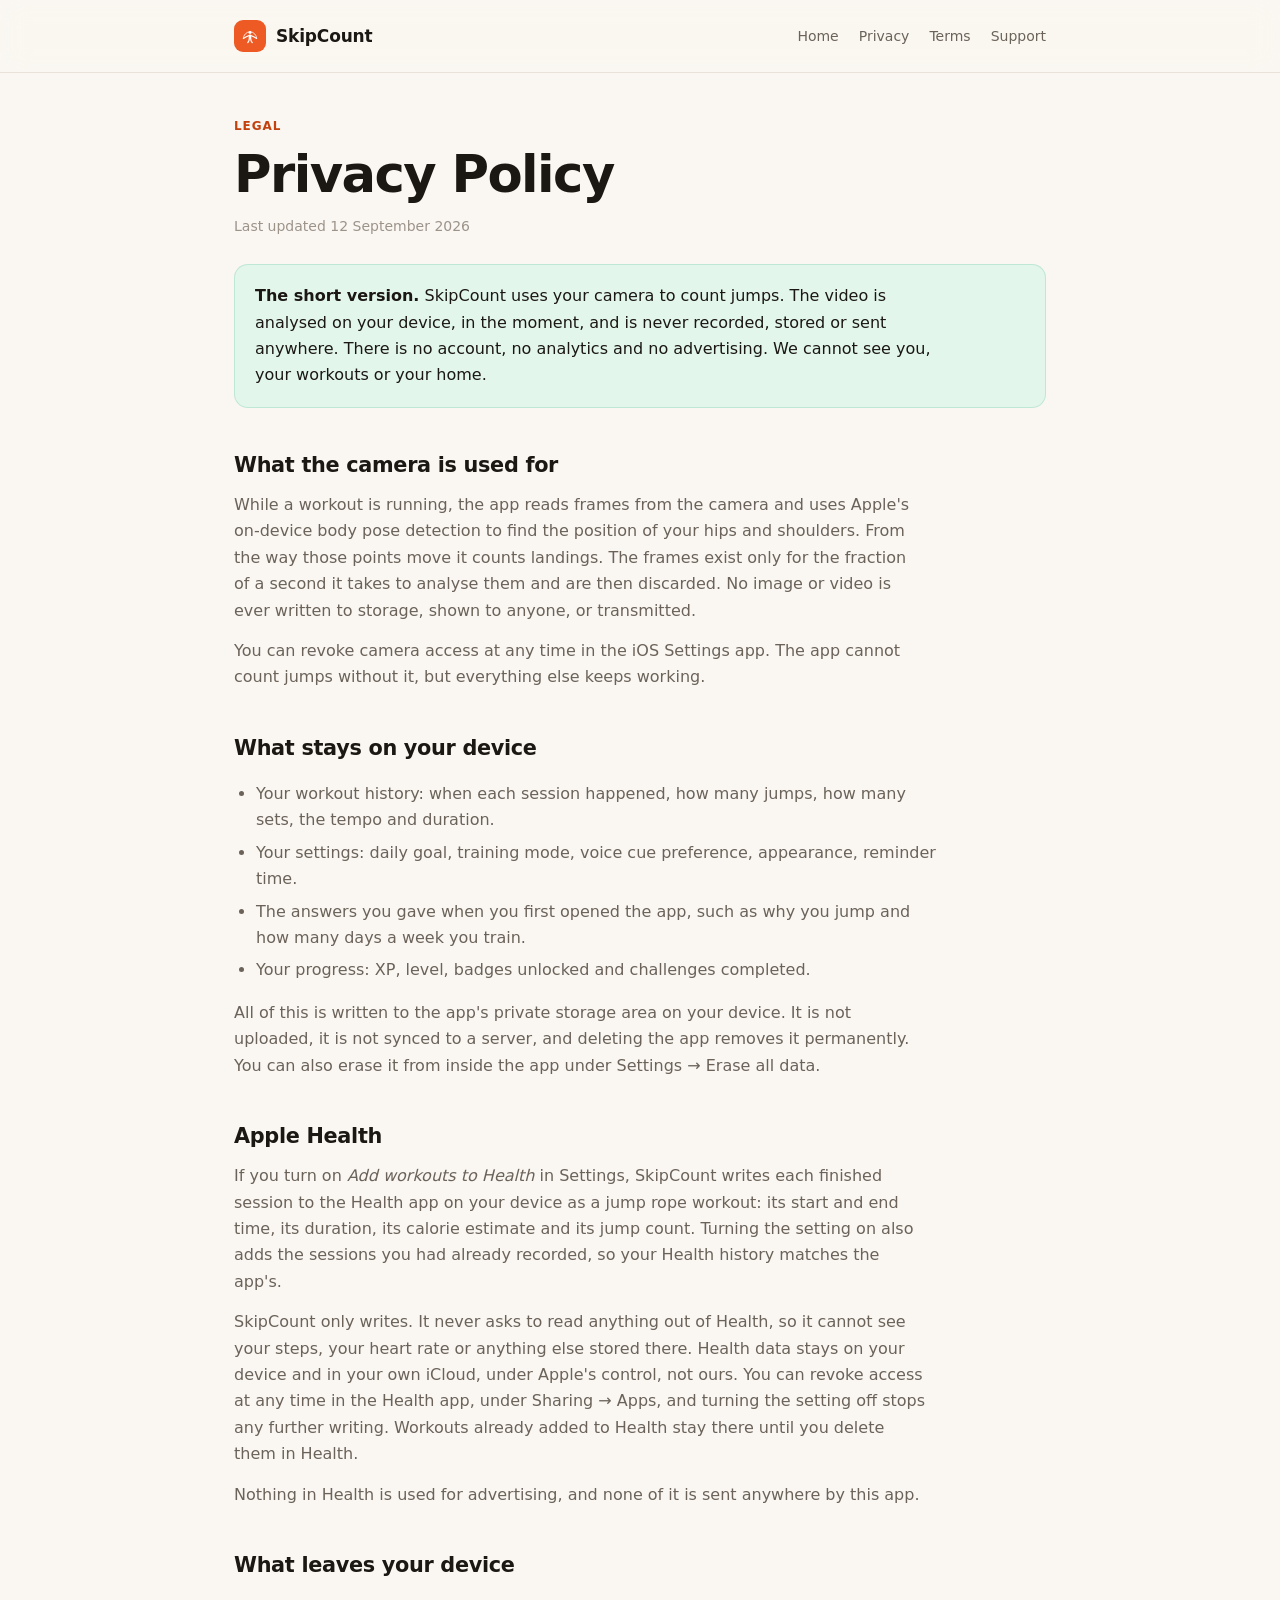
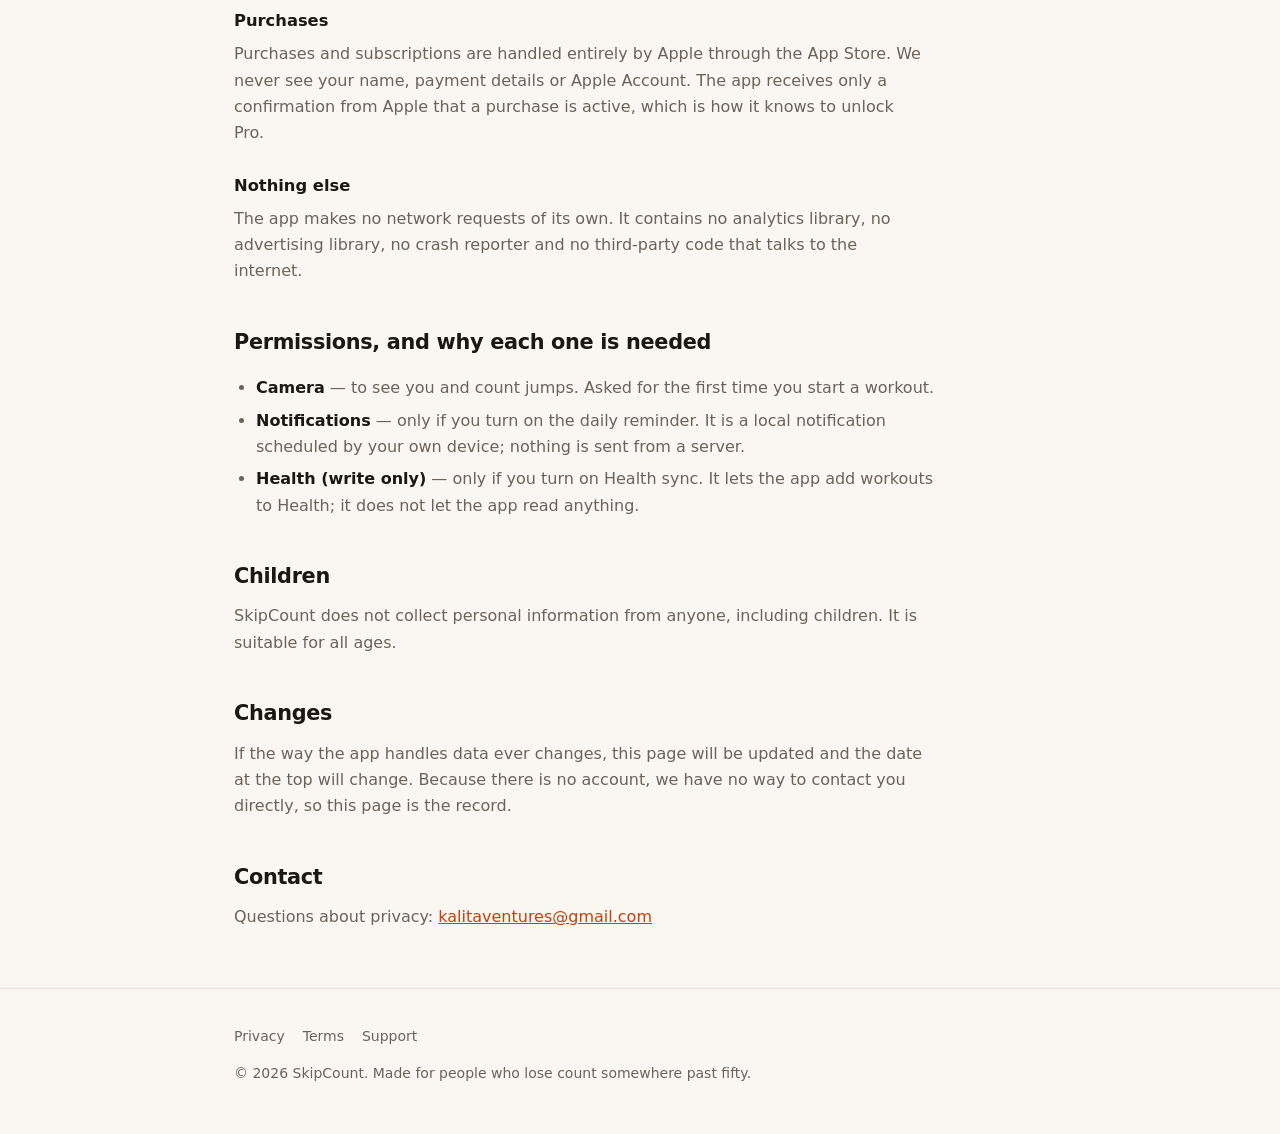
==== privacy.html @ 46503d53 "Init: Initial commit" ====
<!doctype html><html lang="en"><head><meta charset="utf-8">
<meta name="viewport" content="width=device-width, initial-scale=1">
<link rel="stylesheet" href="style.css"><title>Privacy Policy — SkipCount</title>
<meta name="description" content="How SkipCount handles your data. Short version: the camera is analysed on your device and nothing leaves it.">
</head><body>
<header class="site"><div class="wrap bar">
  <a class="brand" href="index.html"><span class="mark"><svg viewBox="0 0 1024 1024" aria-hidden="true"><path d="M 172 640 A 340 340 0 1 1 852 640" fill="none" stroke="#fff" stroke-width="40" stroke-linecap="round"/><circle cx="512" cy="338" r="76" fill="#fff"/><rect x="446" y="436" width="132" height="220" rx="66" fill="#fff"/><path d="M472 486 Q322 546 172 640 M552 486 Q702 546 852 640" fill="none" stroke="#fff" stroke-width="58" stroke-linecap="round"/><path d="M478 636 Q476 760 400 846 M546 636 Q548 760 624 846" fill="none" stroke="#fff" stroke-width="64" stroke-linecap="round"/></svg></span><strong>SkipCount</strong></a>
  <nav class="site"><a href="index.html">Home</a><a href="privacy.html">Privacy</a><a href="terms.html">Terms</a><a href="support.html">Support</a></nav>
</div></header>

<section class="policy"><div class="wrap">
  <p class="eyebrow">Legal</p>
  <h1>Privacy Policy</h1>
  <p class="updated">Last updated 12 September 2026</p>

  <div class="callout">
    <p><strong>The short version.</strong> SkipCount uses your camera to count jumps. The video is analysed on your device, in the moment, and is never recorded, stored or sent anywhere. There is no account, no analytics and no advertising. We cannot see you, your workouts or your home.</p>
  </div>

  <h2>What the camera is used for</h2>
  <p>While a workout is running, the app reads frames from the camera and uses Apple's on-device body pose detection to find the position of your hips and shoulders. From the way those points move it counts landings. The frames exist only for the fraction of a second it takes to analyse them and are then discarded. No image or video is ever written to storage, shown to anyone, or transmitted.</p>
  <p>You can revoke camera access at any time in the iOS Settings app. The app cannot count jumps without it, but everything else keeps working.</p>

  <h2>What stays on your device</h2>
  <ul>
    <li>Your workout history: when each session happened, how many jumps, how many sets, the tempo and duration.</li>
    <li>Your settings: daily goal, training mode, voice cue preference, appearance, reminder time.</li>
    <li>The answers you gave when you first opened the app, such as why you jump and how many days a week you train.</li>
    <li>Your progress: XP, level, badges unlocked and challenges completed.</li>
  </ul>
  <p>All of this is written to the app's private storage area on your device. It is not uploaded, it is not synced to a server, and deleting the app removes it permanently. You can also erase it from inside the app under Settings → Erase all data.</p>

  <h2>Apple Health</h2>
  <p>If you turn on <em>Add workouts to Health</em> in Settings, SkipCount writes each finished session to the Health app on your device as a jump rope workout: its start and end time, its duration, its calorie estimate and its jump count. Turning the setting on also adds the sessions you had already recorded, so your Health history matches the app's.</p>
  <p>SkipCount only writes. It never asks to read anything out of Health, so it cannot see your steps, your heart rate or anything else stored there. Health data stays on your device and in your own iCloud, under Apple's control, not ours. You can revoke access at any time in the Health app, under Sharing → Apps, and turning the setting off stops any further writing. Workouts already added to Health stay there until you delete them in Health.</p>
  <p>Nothing in Health is used for advertising, and none of it is sent anywhere by this app.</p>

  <h2>What leaves your device</h2>
  <h3>Purchases</h3>
  <p>Purchases and subscriptions are handled entirely by Apple through the App Store. We never see your name, payment details or Apple Account. The app receives only a confirmation from Apple that a purchase is active, which is how it knows to unlock Pro.</p>
  <h3>Nothing else</h3>
  <p>The app makes no network requests of its own. It contains no analytics library, no advertising library, no crash reporter and no third-party code that talks to the internet.</p>

  <h2>Permissions, and why each one is needed</h2>
  <ul>
    <li><strong>Camera</strong> — to see you and count jumps. Asked for the first time you start a workout.</li>
    <li><strong>Notifications</strong> — only if you turn on the daily reminder. It is a local notification scheduled by your own device; nothing is sent from a server.</li>
    <li><strong>Health (write only)</strong> — only if you turn on Health sync. It lets the app add workouts to Health; it does not let the app read anything.</li>
  </ul>

  <h2>Children</h2>
  <p>SkipCount does not collect personal information from anyone, including children. It is suitable for all ages.</p>

  <h2>Changes</h2>
  <p>If the way the app handles data ever changes, this page will be updated and the date at the top will change. Because there is no account, we have no way to contact you directly, so this page is the record.</p>

  <h2>Contact</h2>
  <p>Questions about privacy: <a href="mailto:kalitaventures@gmail.com">kalitaventures@gmail.com</a></p>
</div></section>

<footer class="site"><div class="wrap">
  <p style="margin-bottom:14px"><a href="privacy.html">Privacy</a><a href="terms.html">Terms</a><a href="support.html">Support</a></p>
  <p style="margin:0">© 2026 SkipCount. Made for people who lose count somewhere past fifty.</p>
</div></footer>
</body></html>
---- style.css ----
/* SkipCount — shared styles.
   Tokens mirror App/Design/Theme.swift so the site and the app read as one
   product: warm off-white ground, one hot orange accent, green only for
   "done". */

:root {
  --accent: #EE5A24;
  --accent-text: #C2410C;
  --accent-soft: #FFECE3;
  --success: #1E9E6A;
  --success-soft: #E3F6EC;
  --canvas: #FAF7F2;
  --surface: #FFFFFF;
  --sunken: #F3EFE8;
  --ink: #1B1814;
  --ink-2: #6B635A;
  --ink-3: #9C9389;
  --hairline: #E8E2D9;
  --radius: 22px;
  --radius-sm: 14px;
  --measure: 68ch;
}

* { box-sizing: border-box; }
html { -webkit-text-size-adjust: 100%; }

body {
  margin: 0;
  background: var(--canvas);
  color: var(--ink);
  font: 16px/1.65 -apple-system, BlinkMacSystemFont, "Segoe UI", Inter, system-ui, sans-serif;
  -webkit-font-smoothing: antialiased;
}

.wrap { max-width: 860px; margin: 0 auto; padding: 0 24px; }

/* ---------- header ---------- */

header.site {
  padding: 20px 0;
  border-bottom: 1px solid var(--hairline);
  background: rgba(250, 247, 242, .88);
  backdrop-filter: saturate(180%) blur(14px);
  position: sticky; top: 0; z-index: 10;
}
.bar { display: flex; align-items: center; justify-content: space-between; gap: 20px; flex-wrap: wrap; }
.brand { display: flex; align-items: center; gap: 10px; text-decoration: none; color: var(--ink); }
.brand .mark {
  width: 32px; height: 32px; border-radius: 9px; background: var(--accent);
  display: grid; place-items: center;
}
.brand .mark svg { width: 20px; height: 20px; }
.brand strong { font-size: 17px; letter-spacing: -.01em; }
nav.site a {
  color: var(--ink-2); text-decoration: none; font-size: 14px; font-weight: 500;
  margin-left: 20px;
}
nav.site a:hover { color: var(--accent-text); }

/* ---------- type ---------- */

h1 {
  font-size: clamp(2.1rem, 5.5vw, 3.2rem);
  line-height: 1.06; letter-spacing: -.03em; margin: 0 0 14px;
  text-wrap: balance;
}
h2 { font-size: 1.3rem; letter-spacing: -.015em; margin: 40px 0 10px; text-wrap: balance; }
h3 { font-size: 1.02rem; margin: 26px 0 6px; }
p, li { color: var(--ink-2); max-width: var(--measure); }
p { margin: 0 0 14px; }
a { color: var(--accent-text); }
strong { color: var(--ink); font-weight: 600; }
.lede { font-size: 1.12rem; color: var(--ink-2); max-width: 56ch; }
.eyebrow {
  font-size: 12px; font-weight: 700; letter-spacing: .08em; text-transform: uppercase;
  color: var(--accent-text); margin: 0 0 10px;
}
.updated { font-size: 14px; color: var(--ink-3); margin-bottom: 26px; }

/* ---------- sections ---------- */

section { padding: 44px 0; }
section.hero { padding: 72px 0 40px; }
section + section { border-top: 1px solid var(--hairline); }

.cta {
  display: inline-block; background: var(--accent); color: #fff; text-decoration: none;
  font-weight: 600; padding: 14px 22px; border-radius: 16px; margin-top: 8px;
}
.cta:hover { filter: brightness(.95); }

.grid { display: grid; grid-template-columns: repeat(auto-fit, minmax(230px, 1fr)); gap: 14px; margin-top: 18px; }
.card {
  background: var(--surface); border: 1px solid var(--hairline); border-radius: var(--radius);
  padding: 22px;
}
.card h3 { margin: 0 0 6px; }
.card p { margin: 0; font-size: 15px; }

.callout {
  background: var(--success-soft); border-radius: var(--radius-sm); padding: 18px 20px;
  margin: 8px 0 22px; border: 1px solid rgba(30, 158, 106, .18);
}
.callout p { margin: 0; color: var(--ink); }
.callout p + p { margin-top: 10px; }

.steps { counter-reset: step; list-style: none; padding: 0; margin: 18px 0 0; }
.steps li {
  counter-increment: step; position: relative; padding-left: 52px; margin-bottom: 18px; max-width: none;
}
.steps li::before {
  content: counter(step); position: absolute; left: 0; top: 0;
  width: 36px; height: 36px; border-radius: 12px; background: var(--accent-soft); color: var(--accent-text);
  display: grid; place-items: center; font-weight: 700;
}
.steps strong { display: block; margin-bottom: 2px; }

dl.faq dt { font-weight: 600; margin-top: 22px; }
dl.faq dd { margin: 6px 0 0; color: var(--ink-2); max-width: var(--measure); }

ul { padding-left: 22px; }
li { margin-bottom: 6px; }

/* ---------- footer ---------- */

footer.site { padding: 36px 0 48px; border-top: 1px solid var(--hairline); font-size: 14px; color: var(--ink-3); }
footer.site a { color: var(--ink-2); text-decoration: none; margin-right: 18px; }
footer.site a:hover { color: var(--accent-text); }

@media (max-width: 560px) {
  nav.site a { margin-left: 14px; }
  section.hero { padding: 48px 0 32px; }
}
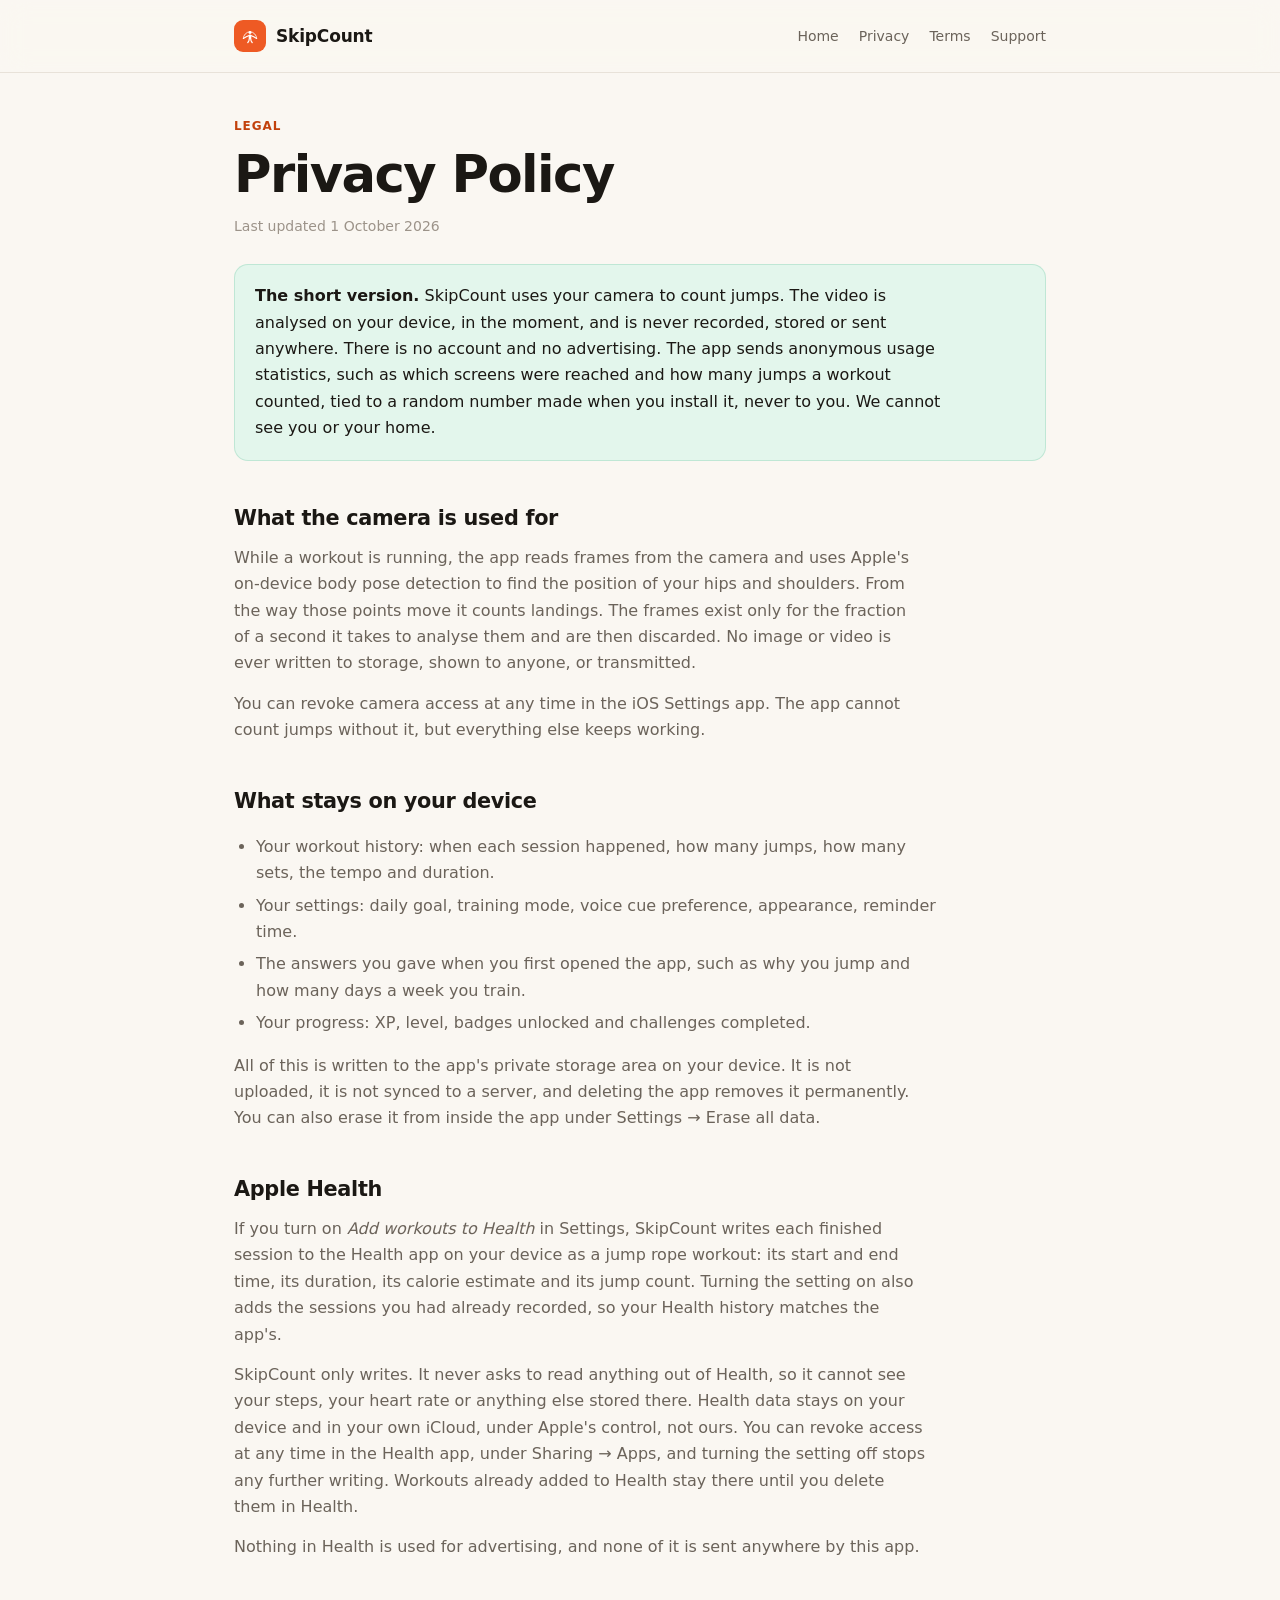
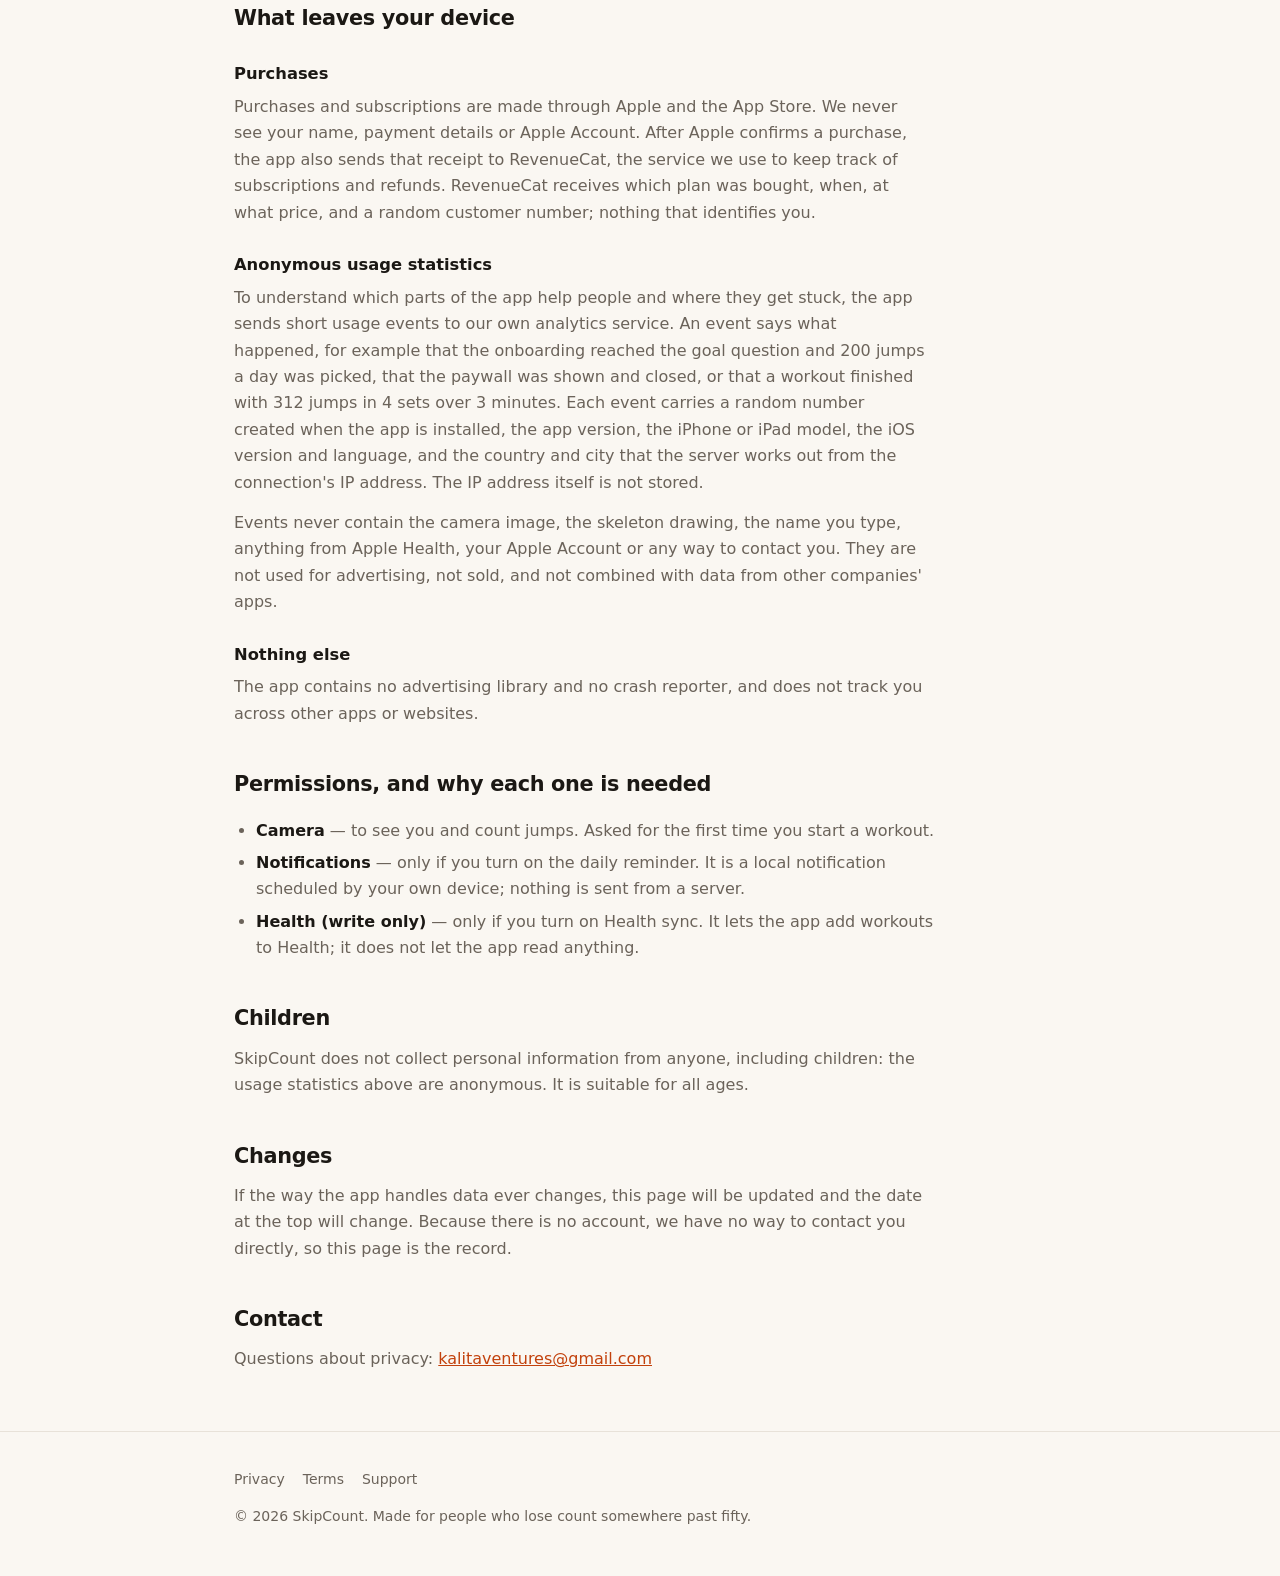
==== commit 26ebc534: "Privacy policy: anonymous usage statistics and RevenueCat purchase records Co-Authored-By: Claude Op" ====
--- a/privacy.html
+++ b/privacy.html
@@ -1,7 +1,7 @@
 <!doctype html><html lang="en"><head><meta charset="utf-8">
 <meta name="viewport" content="width=device-width, initial-scale=1">
 <link rel="stylesheet" href="style.css"><title>Privacy Policy — SkipCount</title>
-<meta name="description" content="How SkipCount handles your data. Short version: the camera is analysed on your device and nothing leaves it.">
+<meta name="description" content="How SkipCount handles your data. Short version: the camera is analysed on your device and never leaves it; anonymous usage statistics do.">
 </head><body>
 <header class="site"><div class="wrap bar">
   <a class="brand" href="index.html"><span class="mark"><svg viewBox="0 0 1024 1024" aria-hidden="true"><path d="M 172 640 A 340 340 0 1 1 852 640" fill="none" stroke="#fff" stroke-width="40" stroke-linecap="round"/><circle cx="512" cy="338" r="76" fill="#fff"/><rect x="446" y="436" width="132" height="220" rx="66" fill="#fff"/><path d="M472 486 Q322 546 172 640 M552 486 Q702 546 852 640" fill="none" stroke="#fff" stroke-width="58" stroke-linecap="round"/><path d="M478 636 Q476 760 400 846 M546 636 Q548 760 624 846" fill="none" stroke="#fff" stroke-width="64" stroke-linecap="round"/></svg></span><strong>SkipCount</strong></a>
@@ -11,10 +11,10 @@
 <section class="policy"><div class="wrap">
   <p class="eyebrow">Legal</p>
   <h1>Privacy Policy</h1>
-  <p class="updated">Last updated 12 September 2026</p>
+  <p class="updated">Last updated 1 October 2026</p>
 
   <div class="callout">
-    <p><strong>The short version.</strong> SkipCount uses your camera to count jumps. The video is analysed on your device, in the moment, and is never recorded, stored or sent anywhere. There is no account, no analytics and no advertising. We cannot see you, your workouts or your home.</p>
+    <p><strong>The short version.</strong> SkipCount uses your camera to count jumps. The video is analysed on your device, in the moment, and is never recorded, stored or sent anywhere. There is no account and no advertising. The app sends anonymous usage statistics, such as which screens were reached and how many jumps a workout counted, tied to a random number made when you install it, never to you. We cannot see you or your home.</p>
   </div>
 
   <h2>What the camera is used for</h2>
@@ -37,9 +37,12 @@
 
   <h2>What leaves your device</h2>
   <h3>Purchases</h3>
-  <p>Purchases and subscriptions are handled entirely by Apple through the App Store. We never see your name, payment details or Apple Account. The app receives only a confirmation from Apple that a purchase is active, which is how it knows to unlock Pro.</p>
+  <p>Purchases and subscriptions are made through Apple and the App Store. We never see your name, payment details or Apple Account. After Apple confirms a purchase, the app also sends that receipt to RevenueCat, the service we use to keep track of subscriptions and refunds. RevenueCat receives which plan was bought, when, at what price, and a random customer number; nothing that identifies you.</p>
+  <h3>Anonymous usage statistics</h3>
+  <p>To understand which parts of the app help people and where they get stuck, the app sends short usage events to our own analytics service. An event says what happened, for example that the onboarding reached the goal question and 200 jumps a day was picked, that the paywall was shown and closed, or that a workout finished with 312 jumps in 4 sets over 3 minutes. Each event carries a random number created when the app is installed, the app version, the iPhone or iPad model, the iOS version and language, and the country and city that the server works out from the connection's IP address. The IP address itself is not stored.</p>
+  <p>Events never contain the camera image, the skeleton drawing, the name you type, anything from Apple Health, your Apple Account or any way to contact you. They are not used for advertising, not sold, and not combined with data from other companies' apps.</p>
   <h3>Nothing else</h3>
-  <p>The app makes no network requests of its own. It contains no analytics library, no advertising library, no crash reporter and no third-party code that talks to the internet.</p>
+  <p>The app contains no advertising library and no crash reporter, and does not track you across other apps or websites.</p>
 
   <h2>Permissions, and why each one is needed</h2>
   <ul>
@@ -49,7 +52,7 @@
   </ul>
 
   <h2>Children</h2>
-  <p>SkipCount does not collect personal information from anyone, including children. It is suitable for all ages.</p>
+  <p>SkipCount does not collect personal information from anyone, including children: the usage statistics above are anonymous. It is suitable for all ages.</p>
 
   <h2>Changes</h2>
   <p>If the way the app handles data ever changes, this page will be updated and the date at the top will change. Because there is no account, we have no way to contact you directly, so this page is the record.</p>
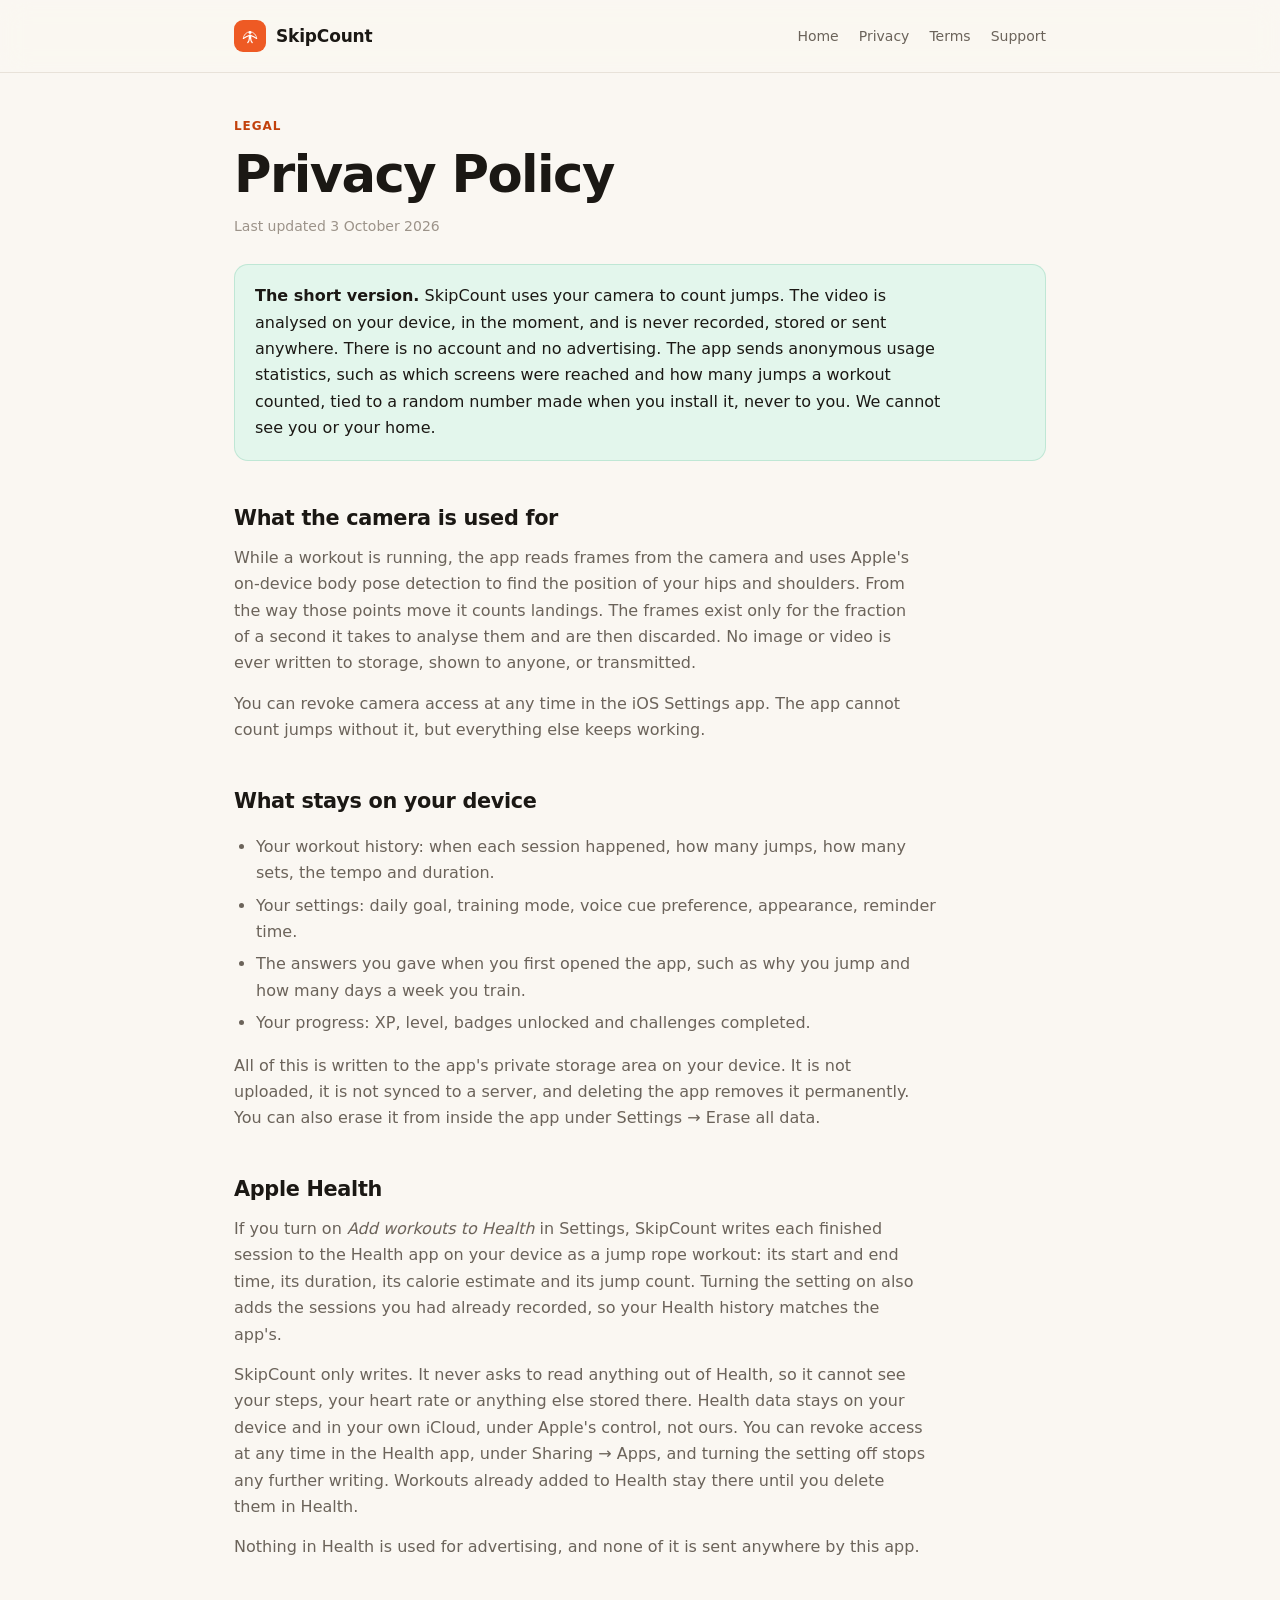
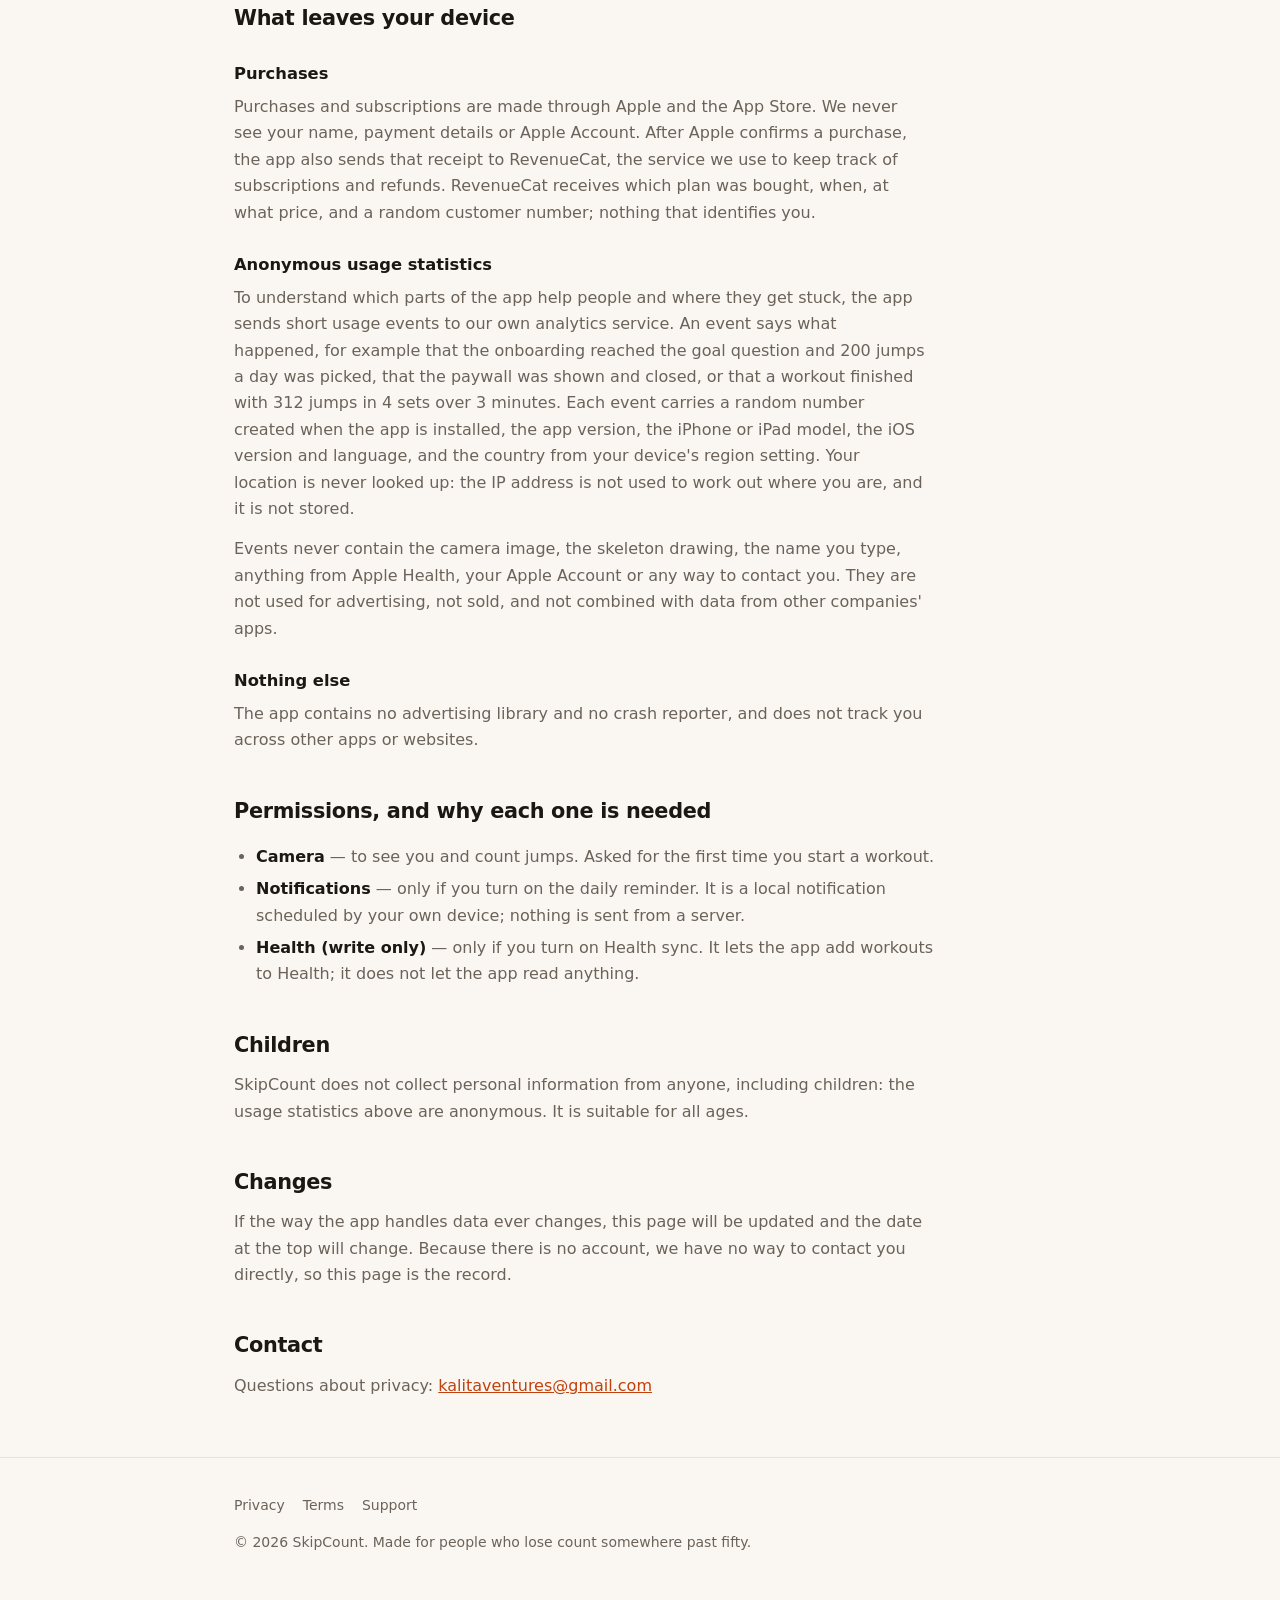
==== commit 778bfa8d: "Privacy policy: country from device region, no IP location lookup" ====
--- a/privacy.html
+++ b/privacy.html
@@ -11,7 +11,7 @@
 <section class="policy"><div class="wrap">
   <p class="eyebrow">Legal</p>
   <h1>Privacy Policy</h1>
-  <p class="updated">Last updated 1 October 2026</p>
+  <p class="updated">Last updated 3 October 2026</p>
 
   <div class="callout">
     <p><strong>The short version.</strong> SkipCount uses your camera to count jumps. The video is analysed on your device, in the moment, and is never recorded, stored or sent anywhere. There is no account and no advertising. The app sends anonymous usage statistics, such as which screens were reached and how many jumps a workout counted, tied to a random number made when you install it, never to you. We cannot see you or your home.</p>
@@ -39,7 +39,7 @@
   <h3>Purchases</h3>
   <p>Purchases and subscriptions are made through Apple and the App Store. We never see your name, payment details or Apple Account. After Apple confirms a purchase, the app also sends that receipt to RevenueCat, the service we use to keep track of subscriptions and refunds. RevenueCat receives which plan was bought, when, at what price, and a random customer number; nothing that identifies you.</p>
   <h3>Anonymous usage statistics</h3>
-  <p>To understand which parts of the app help people and where they get stuck, the app sends short usage events to our own analytics service. An event says what happened, for example that the onboarding reached the goal question and 200 jumps a day was picked, that the paywall was shown and closed, or that a workout finished with 312 jumps in 4 sets over 3 minutes. Each event carries a random number created when the app is installed, the app version, the iPhone or iPad model, the iOS version and language, and the country and city that the server works out from the connection's IP address. The IP address itself is not stored.</p>
+  <p>To understand which parts of the app help people and where they get stuck, the app sends short usage events to our own analytics service. An event says what happened, for example that the onboarding reached the goal question and 200 jumps a day was picked, that the paywall was shown and closed, or that a workout finished with 312 jumps in 4 sets over 3 minutes. Each event carries a random number created when the app is installed, the app version, the iPhone or iPad model, the iOS version and language, and the country from your device's region setting. Your location is never looked up: the IP address is not used to work out where you are, and it is not stored.</p>
   <p>Events never contain the camera image, the skeleton drawing, the name you type, anything from Apple Health, your Apple Account or any way to contact you. They are not used for advertising, not sold, and not combined with data from other companies' apps.</p>
   <h3>Nothing else</h3>
   <p>The app contains no advertising library and no crash reporter, and does not track you across other apps or websites.</p>
